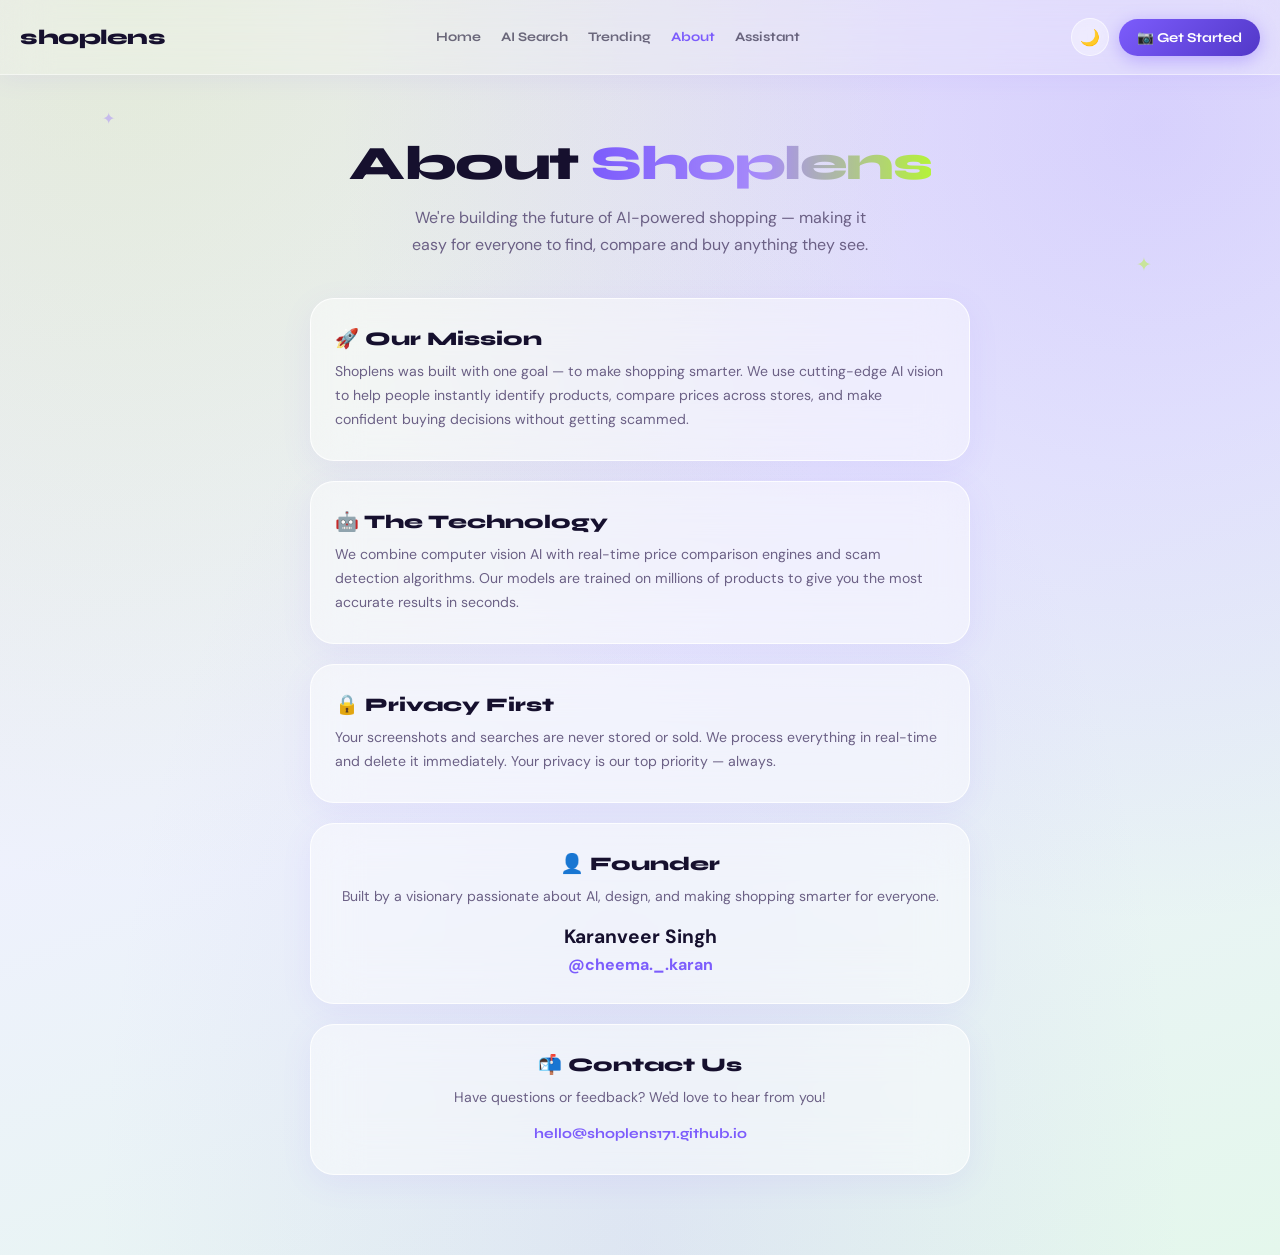
==== about.html @ 5a2977df "Update about.html" ====
<!DOCTYPE html>
<html lang="en" data-theme="light">
<head>
  <meta charset="UTF-8"/>
  <meta name="viewport" content="width=device-width, initial-scale=1.0"/>
  <title>Shoplens – About Us</title>
  <link rel="stylesheet" href="style.css"/>
  <link href="https://fonts.googleapis.com/css2?family=Syne:wght@700;800&family=DM+Sans:wght@400;500&display=swap" rel="stylesheet">
</head>
<body>
  <div class="sparkle s1">✦</div>
  <div class="sparkle s2">✦</div>

  <nav class="navbar">
    <div class="logo">shoplens</div>
    <div class="nav-links">
      <a href="index.html" class="nav-link">Home</a>
      <a href="search.html" class="nav-link">AI Search</a>
      <a href="trending.html" class="nav-link">Trending</a>
      <a href="about.html" class="nav-link active">About</a>
      <a href="assistant.html" class="nav-link">Assistant</a>
    </div>
    <div class="nav-right">
      <button class="theme-btn" onclick="toggleTheme()">🌙</button>
      <button class="nav-btn">📷 Get Started</button>
    </div>
  </nav>

  <div class="page-hero">
    <h1>About <span class="ai-text">Shoplens</span></h1>
    <p>We're building the future of AI-powered shopping — making it easy for everyone to find, compare and buy anything they see.</p>
  </div>

  <div class="about-section">
    <div class="about-card">
      <h2>🚀 Our Mission</h2>
      <p>Shoplens was built with one goal — to make shopping smarter. We use cutting-edge AI vision to help people instantly identify products, compare prices across stores, and make confident buying decisions without getting scammed.</p>
    </div>

    <div class="about-card">
      <h2>🤖 The Technology</h2>
      <p>We combine computer vision AI with real-time price comparison engines and scam detection algorithms. Our models are trained on millions of products to give you the most accurate results in seconds.</p>
    </div>

    <div class="about-card">
      <h2>🔒 Privacy First</h2>
      <p>Your screenshots and searches are never stored or sold. We process everything in real-time and delete it immediately. Your privacy is our top priority — always.</p>
    </div>

    <div class="about-card" style="text-align: center;">
      <h2>👤 Founder</h2>
      <p style="margin-bottom: 15px;">Built by a visionary passionate about AI, design, and making shopping smarter for everyone.</p>
      <div class="founder-profile">
        <h4 style="margin: 0 0 5px 0; font-size: 1.2rem;">Karanveer Singh</h4>
        <a href="https://www.instagram.com/cheema._.karan" target="_blank" style="color: var(--purple); font-weight: 700; text-decoration: none; font-size: 1rem;">@cheema._.karan</a>
      </div>
    </div>

    <div class="about-card" style="text-align:center">
      <h2>📬 Contact Us</h2>
      <p>Have questions or feedback? We'd love to hear from you!</p>
      <p style="margin-top:12px;color:var(--purple);font-family:'Syne',sans-serif;font-weight:700">hello@shoplens171.github.io</p>
    </div>
  </div>

  <script src="script.js"></script>
</body>
</html>
---- style.css ----
*, *::before, *::after { box-sizing: border-box; margin: 0; padding: 0; }

:root {
  --purple: #7c5cfc;
  --purple-dark: #5238c8;
  --purple-light: #a78bfa;
  --green: #b5f23a;
  --text: #16102e;
  --muted: #6b6085;
  --light: #9991b0;
  --display: 'Syne', sans-serif;
  --body: 'DM Sans', sans-serif;
}

html, body {
  width: 100%;
  min-height: 100vh;
  font-family: var(--body);
  color: var(--text);
  overflow-x: hidden;
}

body {
  background:
    radial-gradient(ellipse at 10% 0%, rgba(181,242,58,0.18) 0%, transparent 50%),
    radial-gradient(ellipse at 90% 10%, rgba(124,92,252,0.2) 0%, transparent 50%),
    radial-gradient(ellipse at 50% 100%, rgba(167,139,250,0.15) 0%, transparent 60%),
    linear-gradient(160deg, #ede8fc 0%, #eef1fd 50%, #e4f7ec 100%);
}

.sparkle {
  position: fixed;
  color: var(--purple-light);
  font-size: 1.2rem;
  opacity: 0.5;
  animation: twinkle 3s ease-in-out infinite;
  pointer-events: none;
  z-index: 0;
}
.s1 { top: 12%; left: 8%; font-size: 1rem; }
.s2 { top: 28%; right: 10%; animation-delay: 0.8s; color: var(--green); }
.s3 { top: 55%; left: 5%; animation-delay: 1.5s; font-size: 1.5rem; }
.s4 { top: 8%; right: 30%; animation-delay: 2s; font-size: 0.8rem; }

.navbar {
  display: flex;
  justify-content: space-between;
  align-items: center;
  padding: 18px 20px;
  position: sticky;
  top: 0;
  z-index: 100;
  background: rgba(255,255,255,0.2);
  border-bottom: 1px solid rgba(255,255,255,0.5);
  backdrop-filter: blur(24px);
  -webkit-backdrop-filter: blur(24px);
  box-shadow: 0 4px 24px rgba(124,92,252,0.08);
}

.logo {
  font-family: var(--display);
  font-weight: 800;
  font-size: 1.3rem;
  letter-spacing: -0.5px;
  color: var(--text);
}

.nav-links {
  display: none;
  gap: 20px;
  align-items: center;
}

.nav-link {
  font-family: var(--display);
  font-size: 0.82rem;
  font-weight: 700;
  color: var(--text);
  text-decoration: none;
  opacity: 0.6;
  transition: opacity 0.2s;
}
.nav-link:hover, .nav-link.active { opacity: 1; color: var(--purple); }

.nav-right {
  display: flex;
  align-items: center;
  gap: 10px;
}

.theme-btn {
  background: rgba(255,255,255,0.3);
  border: 1.5px solid rgba(255,255,255,0.6);
  border-radius: 50%;
  width: 38px;
  height: 38px;
  font-size: 1rem;
  cursor: pointer;
  backdrop-filter: blur(10px);
  transition: transform 0.2s;
}
.theme-btn:hover { transform: scale(1.1); }

.nav-btn {
  font-family: var(--display);
  font-weight: 700;
  font-size: 0.85rem;
  padding: 10px 18px;
  border: none;
  border-radius: 50px;
  background: linear-gradient(135deg, var(--purple), var(--purple-dark));
  color: #fff;
  cursor: pointer;
  box-shadow: 0 4px 18px rgba(124,92,252,0.4);
  transition: transform 0.2s;
  white-space: nowrap;
}
.nav-btn:hover { transform: translateY(-2px); }

.hero {
  display: flex;
  flex-direction: column;
  align-items: center;
  padding: 32px 20px 20px;
  position: relative;
  z-index: 1;
}

.hero-left { width: 100%; text-align: left; z-index: 2; }

.headline {
  font-family: var(--display);
  font-weight: 800;
  font-size: 2.8rem;
  line-height: 1.05;
  letter-spacing: -2px;
  margin-bottom: 16px;
  color: var(--text);
}

.ai-text {
  background: linear-gradient(90deg, #7c5cfc 0%, #a78bfa 50%, #b5f23a 100%);
  -webkit-background-clip: text;
  -webkit-text-fill-color: transparent;
  background-clip: text;
}

.subtext {
  font-size: 0.95rem;
  line-height: 1.7;
  color: var(--muted);
  margin-bottom: 24px;
}

.cta-card {
  display: flex;
  align-items: center;
  gap: 14px;
  background: rgba(255,255,255,0.45);
  border: 1.5px solid rgba(255,255,255,0.8);
  border-radius: 20px;
  padding: 16px 18px;
  margin-bottom: 20px;
  backdrop-filter: blur(24px);
  -webkit-backdrop-filter: blur(24px);
  box-shadow: 0 8px 32px rgba(124,92,252,0.12), inset 0 1px 0 rgba(255,255,255,0.9);
  cursor: pointer;
  transition: transform 0.2s;
}
.cta-card:hover { transform: translateY(-3px); }

.cta-icon {
  width: 50px;
  height: 50px;
  border-radius: 14px;
  background: linear-gradient(135deg, var(--purple), var(--purple-dark));
  display: flex;
  align-items: center;
  justify-content: center;
  font-size: 1.3rem;
  flex-shrink: 0;
  box-shadow: 0 4px 14px rgba(124,92,252,0.35);
}

.cta-words { flex: 1; display: flex; flex-direction: column; gap: 3px; }
.cta-words strong { font-family: var(--display); font-size: 0.97rem; font-weight: 700; color: var(--text); }
.cta-words span { font-size: 0.79rem; color: var(--light); line-height: 1.4; }

.arrow {
  width: 38px; height: 38px;
  border-radius: 50%;
  background: linear-gradient(135deg, var(--purple), var(--purple-dark));
  border: none; color: #fff; font-size: 1rem;
  cursor: pointer; flex-shrink: 0;
}

.badges {
  display: flex;
  align-items: center;
  gap: 10px;
  font-size: 0.82rem;
  color: var(--muted);
  font-weight: 500;
  margin-bottom: 32px;
}
.badges .dot { color: var(--light); }

.hero-right {
  width: 100%;
  display: flex;
  justify-content: center;
  align-items: center;
  margin: 8px 0;
}

.orb-wrap {
  position: relative;
  width: 220px;
  height: 260px;
  display: flex;
  flex-direction: column;
  align-items: center;
  animation: float 4s ease-in-out infinite;
  perspective: 600px;
}

.orb {
  width: 200px; height: 200px;
  border-radius: 50%;
  position: relative;
  background:
    radial-gradient(circle at 30% 25%, rgba(181,242,58,0.95) 0%, transparent 35%),
    radial-gradient(circle at 68% 60%, rgba(124,92,252,0.9) 0%, transparent 32%),
    radial-gradient(circle at 45% 75%, rgba(181,242,58,0.7) 0%, transparent 28%),
    radial-gradient(circle at 20% 65%, rgba(167,139,250,0.6) 0%, transparent 25%),
    radial-gradient(circle at 75% 25%, rgba(181,242,58,0.5) 0%, transparent 22%),
    radial-gradient(circle at 50% 50%, #7a4fff 0%, #2a1570 100%);
  box-shadow: 0 0 60px rgba(181,242,58,0.3), 0 0 100px rgba(124,92,252,0.4), inset 0 0 40px rgba(0,0,0,0.2);
  overflow: hidden;
  flex-shrink: 0;
}

.shine {
  position: absolute;
  width: 55%; height: 45%;
  border-radius: 50%;
  background: radial-gradient(ellipse, rgba(255,255,255,0.35) 0%, transparent 70%);
  top: 8%; left: 10%;
  transform: rotate(-20deg);
}

.bubble {
  position: absolute;
  border-radius: 50%;
  background: radial-gradient(circle at 35% 30%, rgba(255,255,255,0.6), rgba(181,242,58,0.9) 40%, rgba(120,200,40,0.7));
  box-shadow: inset -2px -2px 6px rgba(0,0,0,0.15), 0 0 12px rgba(181,242,58,0.5);
}
.b1 { width: 48px; height: 48px; top: 12%; left: 14%; }
.b2 { width: 40px; height: 40px; top: 10%; left: 52%; }
.b3 { width: 34px; height: 34px; top: 48%; left: 8%; }
.b4 { width: 44px; height: 44px; top: 52%; left: 55%; background: radial-gradient(circle at 35% 30%, rgba(255,255,255,0.4), rgba(124,92,252,0.8) 40%, rgba(80,40,180,0.7)); box-shadow: inset -2px -2px 6px rgba(0,0,0,0.2), 0 0 12px rgba(124,92,252,0.5); }
.b5 { width: 28px; height: 28px; top: 70%; left: 20%; }
.b6 { width: 32px; height: 32px; top: 25%; left: 68%; }

.web { position: absolute; background: rgba(255,255,255,0.55); height: 1.5px; transform-origin: left center; border-radius: 2px; }
.w1 { width: 70px; top: 30%; left: 20%; transform: rotate(25deg); }
.w2 { width: 60px; top: 55%; left: 30%; transform: rotate(-30deg); }
.w3 { width: 55px; top: 42%; left: 50%; transform: rotate(15deg); }

.ring-wrap {
  position: absolute;
  top: 50%; left: 50%;
  transform: translate(-50%, -54%);
  width: 200px; height: 200px;
  transform-style: preserve-3d;
  perspective: 800px;
}

.orb-ring { position: absolute; border-radius: 50%; top: 50%; left: 50%; }

.r1 {
  width: 260px; height: 80px;
  border: 1.5px solid rgba(181,242,58,0.55);
  margin-left: -130px; margin-top: -40px;
  transform-style: preserve-3d;
  animation: spinRing1 7s linear infinite;
}

.r2 {
  width: 240px; height: 68px;
  border: 1.5px solid rgba(167,139,250,0.4);
  margin-left: -120px; margin-top: -34px;
  transform-style: preserve-3d;
  animation: spinRing2 10s linear infinite;
}

.gdot { position: absolute; border-radius: 50%; width: 8px; height: 8px; }
.gd1 { background: #b5f23a; box-shadow: 0 0 8px #b5f23a, 0 0 18px #b5f23a; top: 4%; left: 58%; animation: blink 2s ease-in-out infinite; }
.gd2 { background: #a78bfa; box-shadow: 0 0 8px #a78bfa, 0 0 18px #a78bfa; top: 66%; left: 80%; animation: blink 2.8s ease-in-out infinite 0.6s; }
.gd3 { background: #b5f23a; box-shadow: 0 0 8px #b5f23a, 0 0 18px #b5f23a; top: 38%; left: 1%; animation: blink 3.2s ease-in-out infinite 1.2s; }

.platform { width: 160px; height: 16px; border-radius: 50%; background: rgba(180,160,255,0.3); border: 1px solid rgba(255,255,255,0.4); backdrop-filter: blur(8px); margin-top: -8px; flex-shrink: 0; }
.plat-shadow { width: 120px; height: 12px; border-radius: 50%; background: rgba(100,70,220,0.2); filter: blur(10px); margin-top: 4px; }

.features {
  display: flex;
  gap: 12px;
  padding: 16px;
  flex-wrap: nowrap;
  position: relative;
  z-index: 1;
  background: rgba(255,255,255,0.25);
  border-radius: 28px;
  border: 1px solid rgba(255,255,255,0.7);
  backdrop-filter: blur(20px);
  -webkit-backdrop-filter: blur(20px);
  margin: 0 16px 32px;
  box-shadow: 0 8px 32px rgba(124,92,252,0.1), inset 0 1px 0 rgba(255,255,255,0.8);
  overflow-x: auto;
}

.feat {
  flex: 1;
  min-width: 120px;
  background: rgba(255,255,255,0.5);
  border: 1.5px solid rgba(255,255,255,0.9);
  border-radius: 20px;
  padding: 20px 14px;
  backdrop-filter: blur(24px);
  -webkit-backdrop-filter: blur(24px);
  box-shadow: 0 4px 20px rgba(124,92,252,0.08), inset 0 1px 0 rgba(255,255,255,0.9);
  transition: transform 0.25s;
}
.feat:hover { transform: translateY(-4px); }

.feat-icon { width: 46px; height: 46px; border-radius: 13px; display: flex; align-items: center; justify-content: center; font-size: 1.3rem; margin-bottom: 14px; }
.feat-icon.purple { background: rgba(124,92,252,0.13); }
.feat-icon.blue { background: rgba(90,110,255,0.12); }
.feat-icon.green { background: rgba(181,242,58,0.18); }

.feat h3 { font-family: var(--display); font-size: 1rem; font-weight: 700; margin-bottom: 6px; color: var(--text); }
.feat p { font-size: 0.8rem; color: var(--muted); line-height: 1.5; }

.footer { display: flex; flex-direction: column; align-items: center; gap: 10px; padding: 10px 20px 36px; text-align: center; }
.avatars { display: flex; }
.avatars img { width: 34px; height: 34px; border-radius: 50%; border: 2px solid white; margin-left: -7px; object-fit: cover; }
.avatars img:first-child { margin-left: 0; }
.footer p { font-size: 0.85rem; color: var(--muted); font-weight: 500; }
.footer-link { font-size: 0.78rem; color: var(--light); }

/* PAGE HERO */
.page-hero {
  text-align: center;
  padding: 60px 24px 40px;
  position: relative;
  z-index: 1;
}
.page-hero h1 {
  font-family: var(--display);
  font-size: clamp(2rem, 6vw, 3rem);
  font-weight: 800;
  letter-spacing: -1.5px;
  color: var(--text);
  margin-bottom: 12px;
}
.page-hero p {
  font-size: 1rem;
  color: var(--muted);
  max-width: 480px;
  margin: 0 auto;
  line-height: 1.7;
}

/* SEARCH PAGE */
.search-box {
  max-width: 600px;
  margin: 0 auto 40px;
  padding: 0 20px;
  position: relative;
  z-index: 1;
}
.search-input-wrap {
  display: flex;
  gap: 10px;
  background: rgba(255,255,255,0.45);
  border: 1.5px solid rgba(255,255,255,0.8);
  border-radius: 20px;
  padding: 14px 16px;
  backdrop-filter: blur(24px);
  box-shadow: 0 8px 32px rgba(124,92,252,0.12);
  margin-bottom: 16px;
}
.search-input {
  flex: 1;
  border: none;
  background: transparent;
  font-family: var(--body);
  font-size: 0.95rem;
  color: var(--text);
  outline: none;
}
.search-input::placeholder { color: var(--light); }
.search-submit {
  background: linear-gradient(135deg, var(--purple), var(--purple-dark));
  border: none;
  border-radius: 12px;
  color: #fff;
  font-family: var(--display);
  font-weight: 700;
  font-size: 0.85rem;
  padding: 10px 18px;
  cursor: pointer;
  transition: transform 0.2s;
}
.search-submit:hover { transform: scale(1.05); }

.search-tags {
  display: flex;
  gap: 8px;
  flex-wrap: wrap;
}
.tag {
  background: rgba(124,92,252,0.1);
  border: 1px solid rgba(124,92,252,0.2);
  border-radius: 50px;
  padding: 6px 14px;
  font-size: 0.78rem;
  color: var(--purple);
  cursor: pointer;
  font-family: var(--display);
  font-weight: 700;
  transition: background 0.2s;
}
.tag:hover { background: rgba(124,92,252,0.2); }

.results-grid {
  display: grid;
  grid-template-columns: repeat(auto-fill, minmax(280px, 1fr));
  gap: 16px;
  padding: 0 20px 40px;
  max-width: 900px;
  margin: 0 auto;
  position: relative;
  z-index: 1;
}

.result-card {
  background: rgba(255,255,255,0.45);
  border: 1.5px solid rgba(255,255,255,0.8);
  border-radius: 20px;
  padding: 20px;
  backdrop-filter: blur(24px);
  box-shadow: 0 8px 32px rgba(124,92,252,0.08);
  transition: transform 0.2s;
}
.result-card:hover { transform: translateY(-4px); }
.result-card h3 { font-family: var(--display); font-size: 1rem; font-weight: 700; color: var(--text); margin-bottom: 8px; }
.result-card p { font-size: 0.82rem; color: var(--muted); line-height: 1.55; }
.result-badge {
  display: inline-block;
  margin-top: 10px;
  padding: 4px 12px;
  border-radius: 50px;
  font-size: 0.75rem;
  font-family: var(--display);
  font-weight: 700;
}
.badge-safe { background: rgba(181,242,58,0.2); color: #5a8a00; }
.badge-caution { background: rgba(255,180,0,0.15); color: #a06800; }
.badge-scam { background: rgba(255,80,80,0.15); color: #c00; }

/* TRENDING PAGE */
.trending-grid {
  display: grid;
  grid-template-columns: repeat(auto-fill, minmax(160px, 1fr));
  gap: 16px;
  padding: 0 20px 40px;
  max-width: 900px;
  margin: 0 auto;
  position: relative;
  z-index: 1;
}
.trend-card {
  background: rgba(255,255,255,0.45);
  border: 1.5px solid rgba(255,255,255,0.8);
  border-radius: 20px;
  padding: 20px 16px;
  backdrop-filter: blur(24px);
  box-shadow: 0 8px 32px rgba(124,92,252,0.08);
  text-align: center;
  transition: transform 0.2s;
}
.trend-card:hover { transform: translateY(-4px); }
.trend-emoji { font-size: 2.5rem; margin-bottom: 12px; }
.trend-card h3 { font-family: var(--display); font-size: 0.95rem; font-weight: 700; color: var(--text); margin-bottom: 6px; }
.trend-card p { font-size: 0.78rem; color: var(--muted); }
.trend-hot { display: inline-block; margin-top: 8px; background: rgba(124,92,252,0.12); color: var(--purple); border-radius: 50px; padding: 3px 10px; font-size: 0.72rem; font-family: var(--display); font-weight: 700; }

/* ABOUT PAGE */
.about-section {
  max-width: 700px;
  margin: 0 auto;
  padding: 0 20px 60px;
  position: relative;
  z-index: 1;
}
.about-card {
  background: rgba(255,255,255,0.45);
  border: 1.5px solid rgba(255,255,255,0.8);
  border-radius: 24px;
  padding: 28px 24px;
  backdrop-filter: blur(24px);
  box-shadow: 0 8px 32px rgba(124,92,252,0.08);
  margin-bottom: 20px;
}
.about-card h2 { font-family: var(--display); font-size: 1.2rem; font-weight: 800; color: var(--text); margin-bottom: 10px; }
.about-card p { font-size: 0.88rem; color: var(--muted); line-height: 1.7; }
.team-grid { display: grid; grid-template-columns: repeat(3, 1fr); gap: 16px; margin-top: 20px; }
.team-member { text-align: center; }
.team-member img { width: 64px; height: 64px; border-radius: 50%; border: 3px solid rgba(124,92,252,0.3); margin-bottom: 8px; }
.team-member h4 { font-family: var(--display); font-size: 0.85rem; font-weight: 700; color: var(--text); }
.team-member p { font-size: 0.72rem; color: var(--muted); }

/* ASSISTANT PAGE */
.chat-wrap {
  max-width: 600px;
  margin: 0 auto;
  padding: 0 20px 120px;
  position: relative;
  z-index: 1;
}
.chat-messages {
  display: flex;
  flex-direction: column;
  gap: 16px;
  margin-bottom: 20px;
}
.msg {
  display: flex;
  gap: 10px;
  align-items: flex-end;
}
.msg.user { flex-direction: row-reverse; }
.msg-bubble {
  max-width: 80%;
  padding: 12px 16px;
  border-radius: 18px;
  font-size: 0.88rem;
  line-height: 1.55;
}
.msg.bot .msg-bubble {
  background: rgba(255,255,255,0.5);
  border: 1.5px solid rgba(255,255,255,0.8);
  backdrop-filter: blur(20px);
  color: var(--text);
  border-bottom-left-radius: 4px;
}
.msg.user .msg-bubble {
  background: linear-gradient(135deg, var(--purple), var(--purple-dark));
  color: #fff;
  border-bottom-right-radius: 4px;
}
.msg-avatar {
  width: 32px; height: 32px;
  border-radius: 50%;
  background: linear-gradient(135deg, var(--purple), var(--purple-dark));
  display: flex;
  align-items: center;
  justify-content: center;
  font-size: 0.9rem;
  flex-shrink: 0;
}

.chat-input-bar {
  position: fixed;
  bottom: 0; left: 0; right: 0;
  padding: 16px 20px;
  background: rgba(237,232,252,0.85);
  backdrop-filter: blur(20px);
  border-top: 1px solid rgba(255,255,255,0.5);
  display: flex;
  gap: 10px;
  max-width: 600px;
  margin: 0 auto;
}
.chat-input {
  flex: 1;
  background: rgba(255,255,255,0.6);
  border: 1.5px solid rgba(255,255,255,0.9);
  border-radius: 50px;
  padding: 12px 18px;
  font-family: var(--body);
  font-size: 0.9rem;
  color: var(--text);
  outline: none;
}
.chat-send {
  width: 44px; height: 44px;
  border-radius: 50%;
  background: linear-gradient(135deg, var(--purple), var(--purple-dark));
  border: none;
  color: #fff;
  font-size: 1.1rem;
  cursor: pointer;
  flex-shrink: 0;
  transition: transform 0.2s;
}
.chat-send:hover { transform: scale(1.1); }

/* ANIMATIONS */
@keyframes float { 0%, 100% { transform: translateY(0); } 50% { transform: translateY(-14px); } }
@keyframes spinRing1 { from { transform: rotateX(72deg) rotateZ(0deg); } to { transform: rotateX(72deg) rotateZ(360deg); } }
@keyframes spinRing2 { from { transform: rotateX(72deg) rotateZ(0deg); } to { transform: rotateX(72deg) rotateZ(-360deg); } }
@keyframes blink { 0%, 100% { opacity: 1; transform: scale(1); } 50% { opacity: 0.3; transform: scale(0.5); } }
@keyframes twinkle { 0%, 100% { opacity: 0.3; transform: scale(0.9) rotate(0deg); } 50% { opacity: 0.8; transform: scale(1.2) rotate(20deg); } }

/* DARK THEME */
[data-theme="dark"] body {
  background:
    radial-gradient(ellipse at 10% 0%, rgba(181,242,58,0.06) 0%, transparent 50%),
    radial-gradient(ellipse at 90% 10%, rgba(124,92,252,0.12) 0%, transparent 50%),
    linear-gradient(160deg, #0d0a1a 0%, #110d2e 50%, #0a1a12 100%);
}
[data-theme="dark"] .navbar { background: rgba(15,10,30,0.8); border-bottom-color: rgba(124,92,252,0.2); }
[data-theme="dark"] .logo,
[data-theme="dark"] .headline,
[data-theme="dark"] .feat h3,
[data-theme="dark"] .cta-words strong,
[data-theme="dark"] .page-hero h1,
[data-theme="dark"] .about-card h2,
[data-theme="dark"] .trend-card h3,
[data-theme="dark"] .result-card h3 { color: #fff; }
[data-theme="dark"] .nav-link { color: rgba(255,255,255,0.7); }
[data-theme="dark"] .nav-link:hover, [data-theme="dark"] .nav-link.active { color: var(--purple-light); }
[data-theme="dark"] .cta-card,
[data-theme="dark"] .feat,
[data-theme="dark"] .result-card,
[data-theme="dark"] .trend-card,
[data-theme="dark"] .about-card,
[data-theme="dark"] .msg.bot .msg-bubble { background: rgba(255,255,255,0.04); border-color: rgba(124,92,252,0.2); }
[data-theme="dark"] .features { background: rgba(255,255,255,0.02); border-color: rgba(124,92,252,0.15); }
[data-theme="dark"] .search-input-wrap { background: rgba(255,255,255,0.05); border-color: rgba(124,92,252,0.2); }
[data-theme="dark"] .search-input { color: #fff; }
[data-theme="dark"] .chat-input-bar { background: rgba(10,8,25,0.9); border-top-color: rgba(124,92,252,0.2); }
[data-theme="dark"] .chat-input { background: rgba(255,255,255,0.07); border-color: rgba(124,92,252,0.3); color: #fff; }
[data-theme="dark"] .msg.bot .msg-bubble { color: #e0d8ff; }
[data-theme="dark"] .theme-btn { background: rgba(124,92,252,0.2); border-color: rgba(124,92,252,0.4); }

/* DESKTOP */
@media (min-width: 651px) {
  .nav-links { display: flex; }
  .hero { flex-direction: row; justify-content: space-between; padding: 48px 40px 32px; gap: 24px; }
  .hero-left { flex: 1.1; max-width: 46%; }
  .hero-right { flex: 0.9; margin: 0; }
  .orb-wrap { width: 280px; height: 320px; }
  .orb { width: 240px; height: 240px; }
  .r1 { width: 310px; height: 95px; margin-left: -155px; margin-top: -47px; }
  .r2 { width: 290px; height: 80px; margin-left: -145px; margin-top: -40px; }
  .platform { width: 200px; }
  .headline { font-size: clamp(2.4rem, 5vw, 3.6rem); }
  .features { overflow-x: visible; margin: 0 24px 40px; }
  .chat-input-bar { left: 50%; transform: translateX(-50%); border-radius: 20px 20px 0 0; }
}
/* --- FIX FOR MOBILE HEADING VISIBILITY --- */
@media (max-width: 650px) {
  .headline {
    opacity: 1 !important;
    visibility: visible !important;
    display: block !important;
    /* This overrides any hidden state applied by animations */
  }

  .hero-left {
    opacity: 1 !important;
    visibility: visible !important;
  }
}
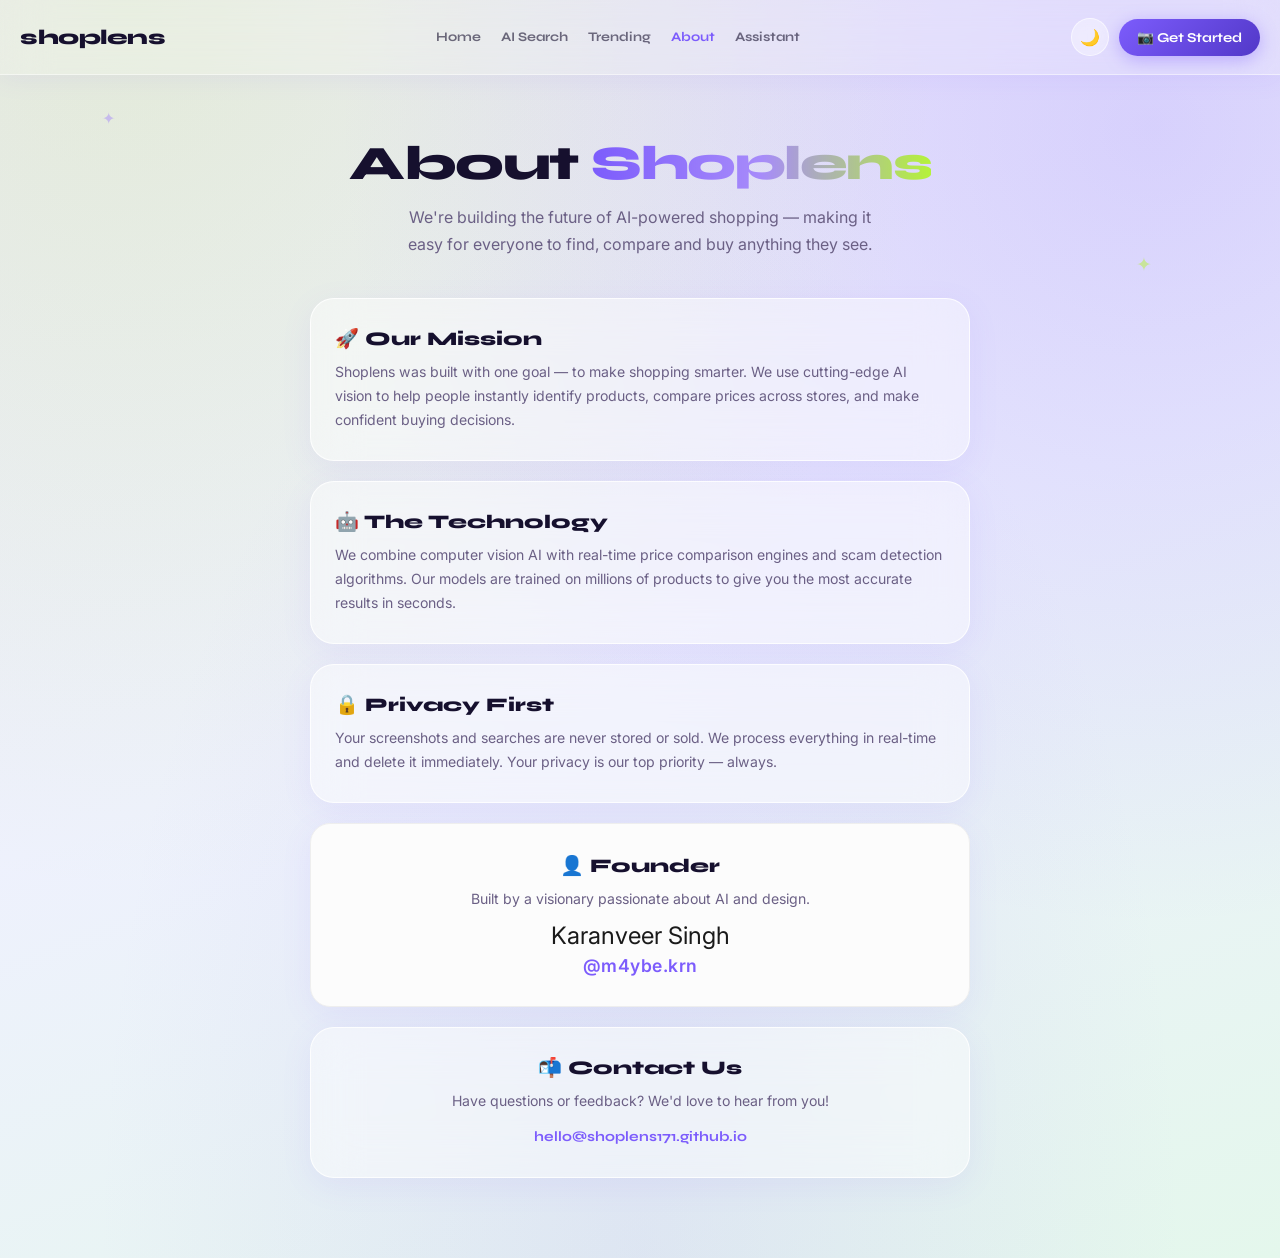
==== commit ad6767b2: "Update about.html" ====
--- a/about.html
+++ b/about.html
@@ -5,7 +5,31 @@
   <meta name="viewport" content="width=device-width, initial-scale=1.0"/>
   <title>Shoplens – About Us</title>
   <link rel="stylesheet" href="style.css"/>
-  <link href="https://fonts.googleapis.com/css2?family=Syne:wght@700;800&family=DM+Sans:wght@400;500&display=swap" rel="stylesheet">
+  <!-- Using 'Inter' for a modern, clean look; falling back to system fonts -->
+  <link href="https://fonts.googleapis.com/css2?family=Inter:wght@400;600;800&family=Syne:wght@700;800&display=swap" rel="stylesheet">
+  <style>
+    body { font-family: 'Inter', sans-serif; }
+    h1, h2, .logo { font-family: 'Syne', sans-serif; }
+    
+    /* Founder Section Styling */
+    .founder-container {
+      background: #fcfcfc;
+      border: 1px solid #eee;
+      padding: 30px;
+      border-radius: 20px;
+      text-align: center;
+      transition: transform 0.3s ease;
+    }
+    .founder-container:hover { transform: translateY(-5px); border-color: var(--purple, #7b61ff); }
+    .founder-name { font-size: 1.5rem; color: #1a1a1a; margin: 10px 0 5px 0; }
+    .founder-handle { 
+      color: var(--purple, #7b61ff); 
+      font-weight: 600; 
+      text-decoration: none; 
+      font-size: 1.1rem;
+      letter-spacing: 0.5px;
+    }
+  </style>
 </head>
 <body>
   <div class="sparkle s1">✦</div>
@@ -34,7 +58,7 @@
   <div class="about-section">
     <div class="about-card">
       <h2>🚀 Our Mission</h2>
-      <p>Shoplens was built with one goal — to make shopping smarter. We use cutting-edge AI vision to help people instantly identify products, compare prices across stores, and make confident buying decisions without getting scammed.</p>
+      <p>Shoplens was built with one goal — to make shopping smarter. We use cutting-edge AI vision to help people instantly identify products, compare prices across stores, and make confident buying decisions.</p>
     </div>
 
     <div class="about-card">
@@ -47,12 +71,13 @@
       <p>Your screenshots and searches are never stored or sold. We process everything in real-time and delete it immediately. Your privacy is our top priority — always.</p>
     </div>
 
-    <div class="about-card" style="text-align: center;">
+    <!-- Updated Founder Section -->
+    <div class="about-card founder-container">
       <h2>👤 Founder</h2>
-      <p style="margin-bottom: 15px;">Built by a visionary passionate about AI, design, and making shopping smarter for everyone.</p>
+      <p>Built by a visionary passionate about AI and design.</p>
       <div class="founder-profile">
-        <h4 style="margin: 0 0 5px 0; font-size: 1.2rem;">Karanveer Singh</h4>
-        <a href="https://www.instagram.com/cheema._.karan" target="_blank" style="color: var(--purple); font-weight: 700; text-decoration: none; font-size: 1rem;">@cheema._.karan</a>
+        <div class="founder-name">Karanveer Singh</div>
+        <a href="https://www.instagram.com/m4ybe.krn/" target="_blank" rel="noopener noreferrer" class="founder-handle">@m4ybe.krn</a>
       </div>
     </div>
 
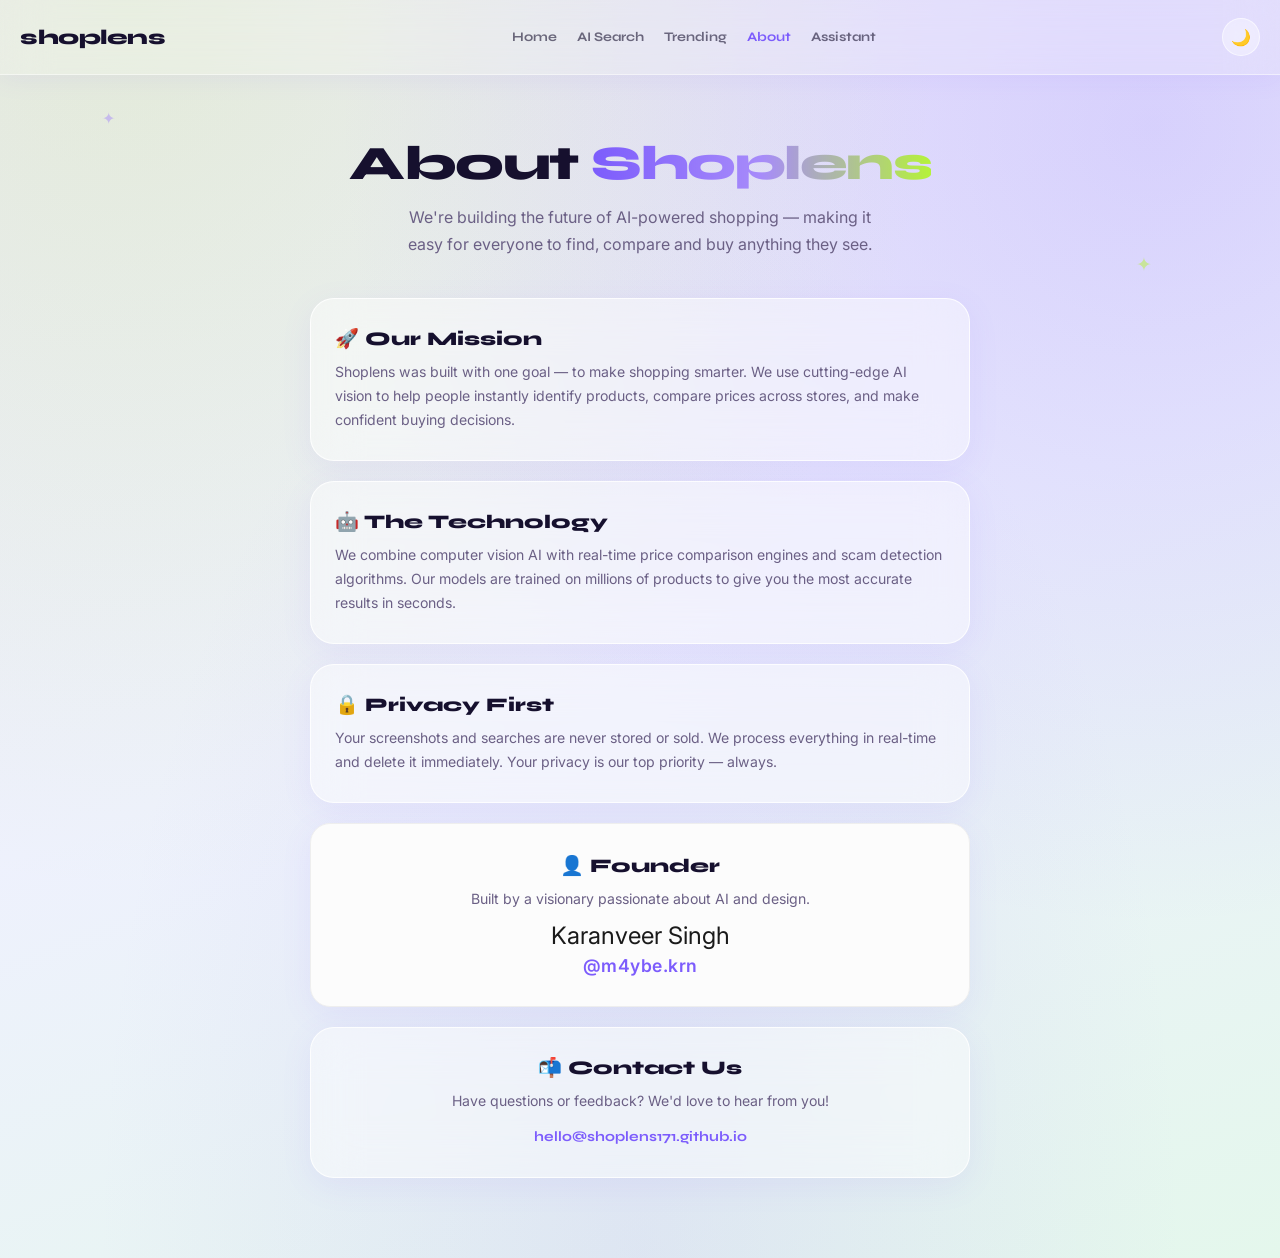
==== commit 177e45d0: "Update about.html" ====
--- a/about.html
+++ b/about.html
@@ -45,9 +45,9 @@
       <a href="assistant.html" class="nav-link">Assistant</a>
     </div>
     <div class="nav-right">
-      <button class="theme-btn" onclick="toggleTheme()">🌙</button>
-      <button class="nav-btn">📷 Get Started</button>
-    </div>
+  <button class="theme-btn" onclick="toggleTheme()">🌙</button>
+</div>
+
   </nav>
 
   <div class="page-hero">
--- a/style.css
+++ b/style.css
@@ -661,17 +661,3 @@
   .features { overflow-x: visible; margin: 0 24px 40px; }
   .chat-input-bar { left: 50%; transform: translateX(-50%); border-radius: 20px 20px 0 0; }
 }
-/* --- FIX FOR MOBILE HEADING VISIBILITY --- */
-@media (max-width: 650px) {
-  .headline {
-    opacity: 1 !important;
-    visibility: visible !important;
-    display: block !important;
-    /* This overrides any hidden state applied by animations */
-  }
-
-  .hero-left {
-    opacity: 1 !important;
-    visibility: visible !important;
-  }
-}
